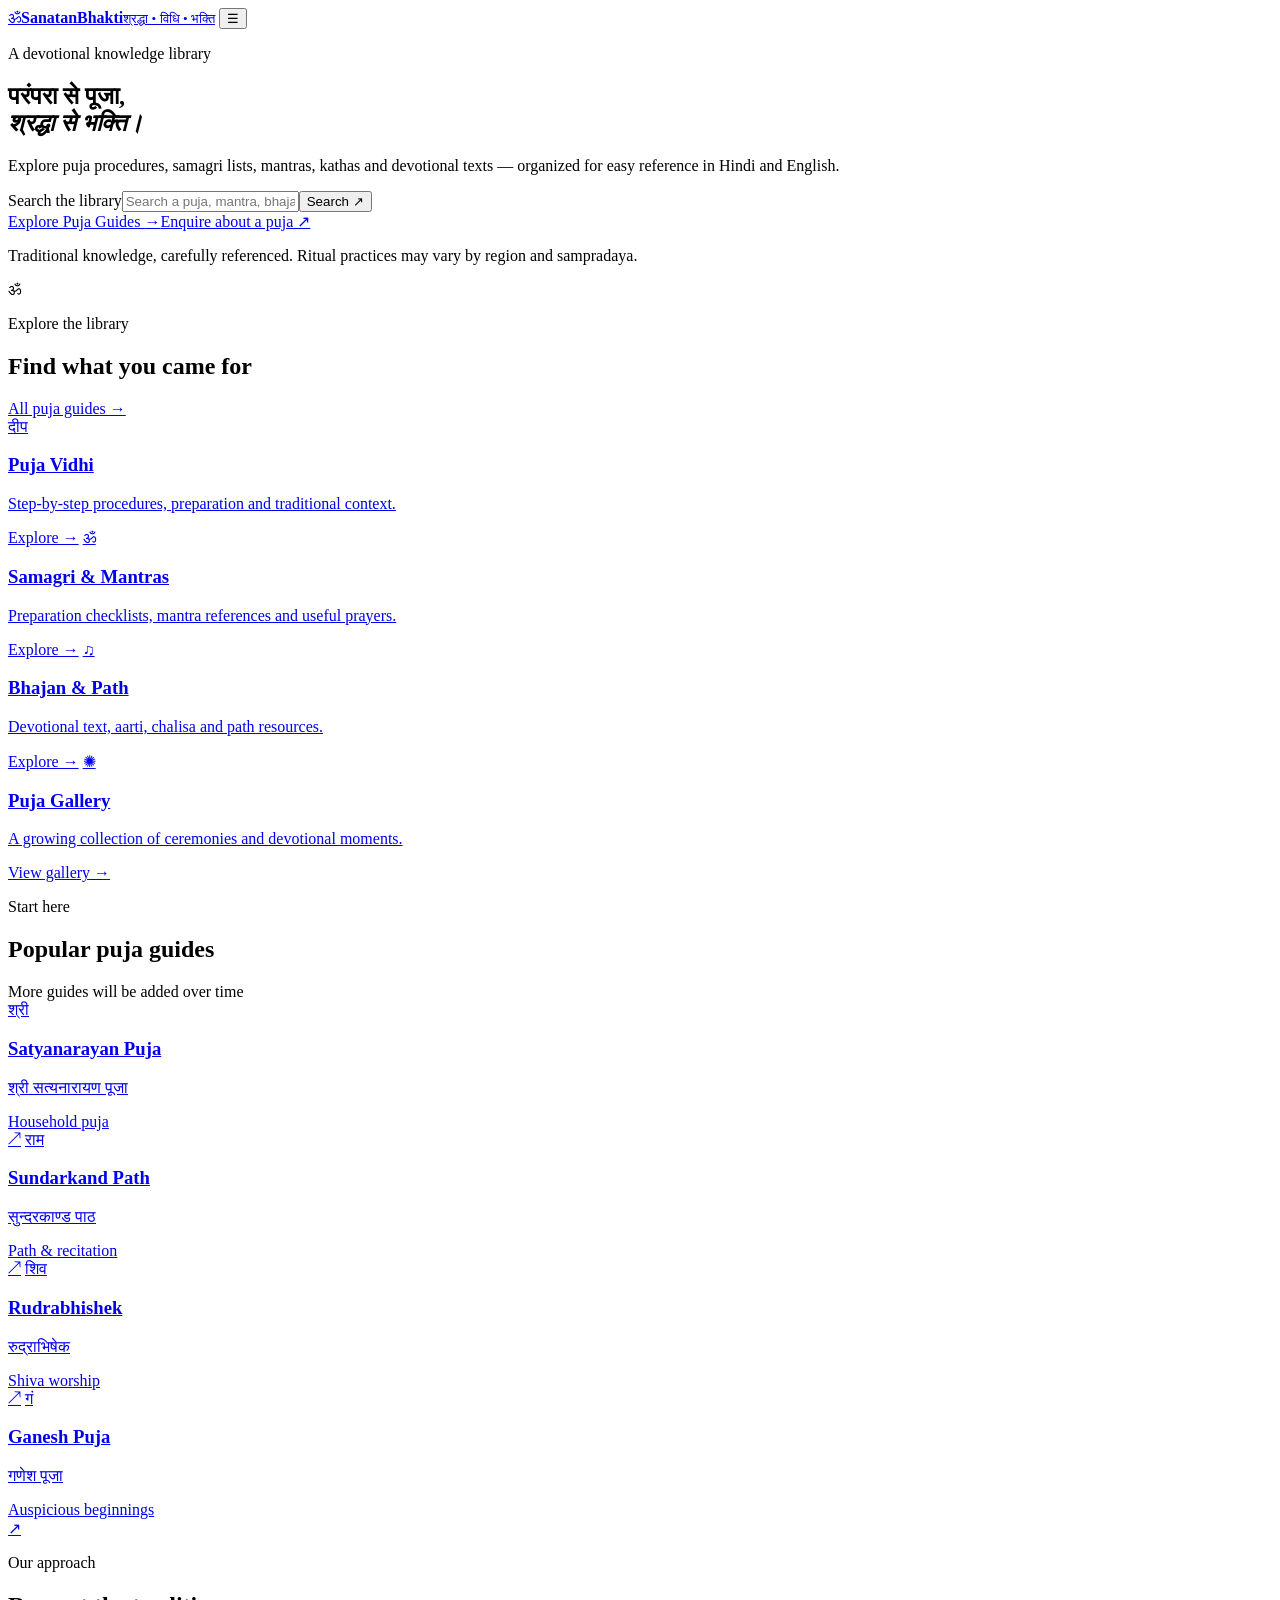
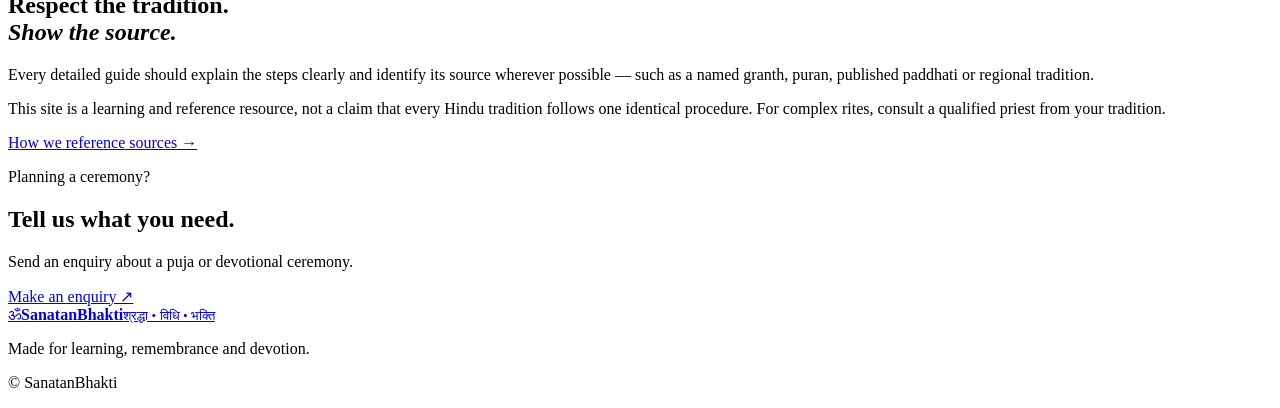
==== index.html @ f7d2e4a6 "Added index file" ====
<!doctype html>
<html lang="en">
<head>
  <meta charset="utf-8"><meta name="viewport" content="width=device-width, initial-scale=1">
  <meta name="description" content="SanatanBhakti — a bilingual reference for puja vidhi, samagri, mantras, kathas, bhajans and devotional ceremonies.">
  <title>SanatanBhakti | श्रद्धा • विधि • भक्ति</title>
  <link rel="stylesheet" href="assets/css/style.css">
</head>
<body data-depth="0">
  <header class="site-header"><div class="container header-inner">
    <a class="brand" href="index.html"><span class="brand-mark">ॐ</span><span><strong>SanatanBhakti</strong><small>श्रद्धा • विधि • भक्ति</small></span></a>
    <button class="menu-toggle" aria-label="Open navigation" aria-expanded="false">☰</button>
    <nav class="site-nav" aria-label="Main navigation"></nav>
  </div></header>
  <main>
    <section class="hero"><div class="hero-glow"></div><div class="container hero-content">
      <p class="eyebrow">A devotional knowledge library</p>
      <h1>परंपरा से पूजा,<br><em>श्रद्धा से भक्ति।</em></h1>
      <p class="hero-copy">Explore puja procedures, samagri lists, mantras, kathas and devotional texts — organized for easy reference in Hindi and English.</p>
      <form class="search-form" data-search-form><label class="sr-only" for="site-search">Search the library</label><input id="site-search" name="q" placeholder="Search a puja, mantra, bhajan…" autocomplete="off"><button type="submit">Search ↗</button></form>
      <div class="hero-actions"><a class="button button-primary" href="puja/index.html">Explore Puja Guides <span>→</span></a><a class="text-link" href="enquiry/index.html">Enquire about a puja ↗</a></div>
      <p class="hero-note">Traditional knowledge, carefully referenced. Ritual practices may vary by region and sampradaya.</p>
    </div><div class="hero-ornament" aria-hidden="true">ॐ</div></section>
    <section class="section container"><div class="section-heading"><div><p class="eyebrow">Explore the library</p><h2>Find what you came for</h2></div><a class="text-link" href="puja/index.html">All puja guides →</a></div>
      <div class="feature-grid">
        <a class="feature-card" href="puja/index.html"><span class="card-icon">दीप</span><h3>Puja Vidhi</h3><p>Step-by-step procedures, preparation and traditional context.</p><span class="card-arrow">Explore →</span></a>
        <a class="feature-card" href="library/index.html"><span class="card-icon">ॐ</span><h3>Samagri & Mantras</h3><p>Preparation checklists, mantra references and useful prayers.</p><span class="card-arrow">Explore →</span></a>
        <a class="feature-card" href="bhajan/index.html"><span class="card-icon">♫</span><h3>Bhajan & Path</h3><p>Devotional text, aarti, chalisa and path resources.</p><span class="card-arrow">Explore →</span></a>
        <a class="feature-card" href="gallery/index.html"><span class="card-icon">✺</span><h3>Puja Gallery</h3><p>A growing collection of ceremonies and devotional moments.</p><span class="card-arrow">View gallery →</span></a>
      </div>
    </section>
    <section class="section section-tint"><div class="container"><div class="section-heading"><div><p class="eyebrow">Start here</p><h2>Popular puja guides</h2></div><span class="muted">More guides will be added over time</span></div>
      <div class="puja-grid">
        <a class="puja-card" href="puja/satyanarayan-puja.html"><span class="puja-symbol">श्री</span><div><h3>Satyanarayan Puja</h3><p>श्री सत्यनारायण पूजा</p><span class="tag">Household puja</span></div><span class="card-arrow">↗</span></a>
        <a class="puja-card" href="puja/index.html#sundarkand"><span class="puja-symbol">राम</span><div><h3>Sundarkand Path</h3><p>सुन्दरकाण्ड पाठ</p><span class="tag">Path & recitation</span></div><span class="card-arrow">↗</span></a>
        <a class="puja-card" href="puja/index.html#rudrabhishek"><span class="puja-symbol">शिव</span><div><h3>Rudrabhishek</h3><p>रुद्राभिषेक</p><span class="tag">Shiva worship</span></div><span class="card-arrow">↗</span></a>
        <a class="puja-card" href="puja/index.html#ganesh"><span class="puja-symbol">गं</span><div><h3>Ganesh Puja</h3><p>गणेश पूजा</p><span class="tag">Auspicious beginnings</span></div><span class="card-arrow">↗</span></a>
      </div>
    </div></section>
    <section class="section container split-section"><div><p class="eyebrow">Our approach</p><h2>Respect the tradition.<br><em>Show the source.</em></h2></div><div><p>Every detailed guide should explain the steps clearly and identify its source wherever possible — such as a named granth, puran, published paddhati or regional tradition.</p><p class="muted">This site is a learning and reference resource, not a claim that every Hindu tradition follows one identical procedure. For complex rites, consult a qualified priest from your tradition.</p><a class="text-link" href="sources/references.html">How we reference sources →</a></div></section>
    <section class="cta-band"><div class="container cta-inner"><div><p class="eyebrow">Planning a ceremony?</p><h2>Tell us what you need.</h2><p>Send an enquiry about a puja or devotional ceremony.</p></div><a class="button button-light" href="enquiry/index.html">Make an enquiry ↗</a></div></section>
  </main>
  <footer class="site-footer"><div class="container footer-inner"><a class="brand footer-brand" href="index.html"><span class="brand-mark">ॐ</span><span><strong>SanatanBhakti</strong><small>श्रद्धा • विधि • भक्ति</small></span></a><p>Made for learning, remembrance and devotion.</p><p>© <span data-year></span> SanatanBhakti</p></div></footer>
  <script src="assets/js/main.js"></script>
</body></html>
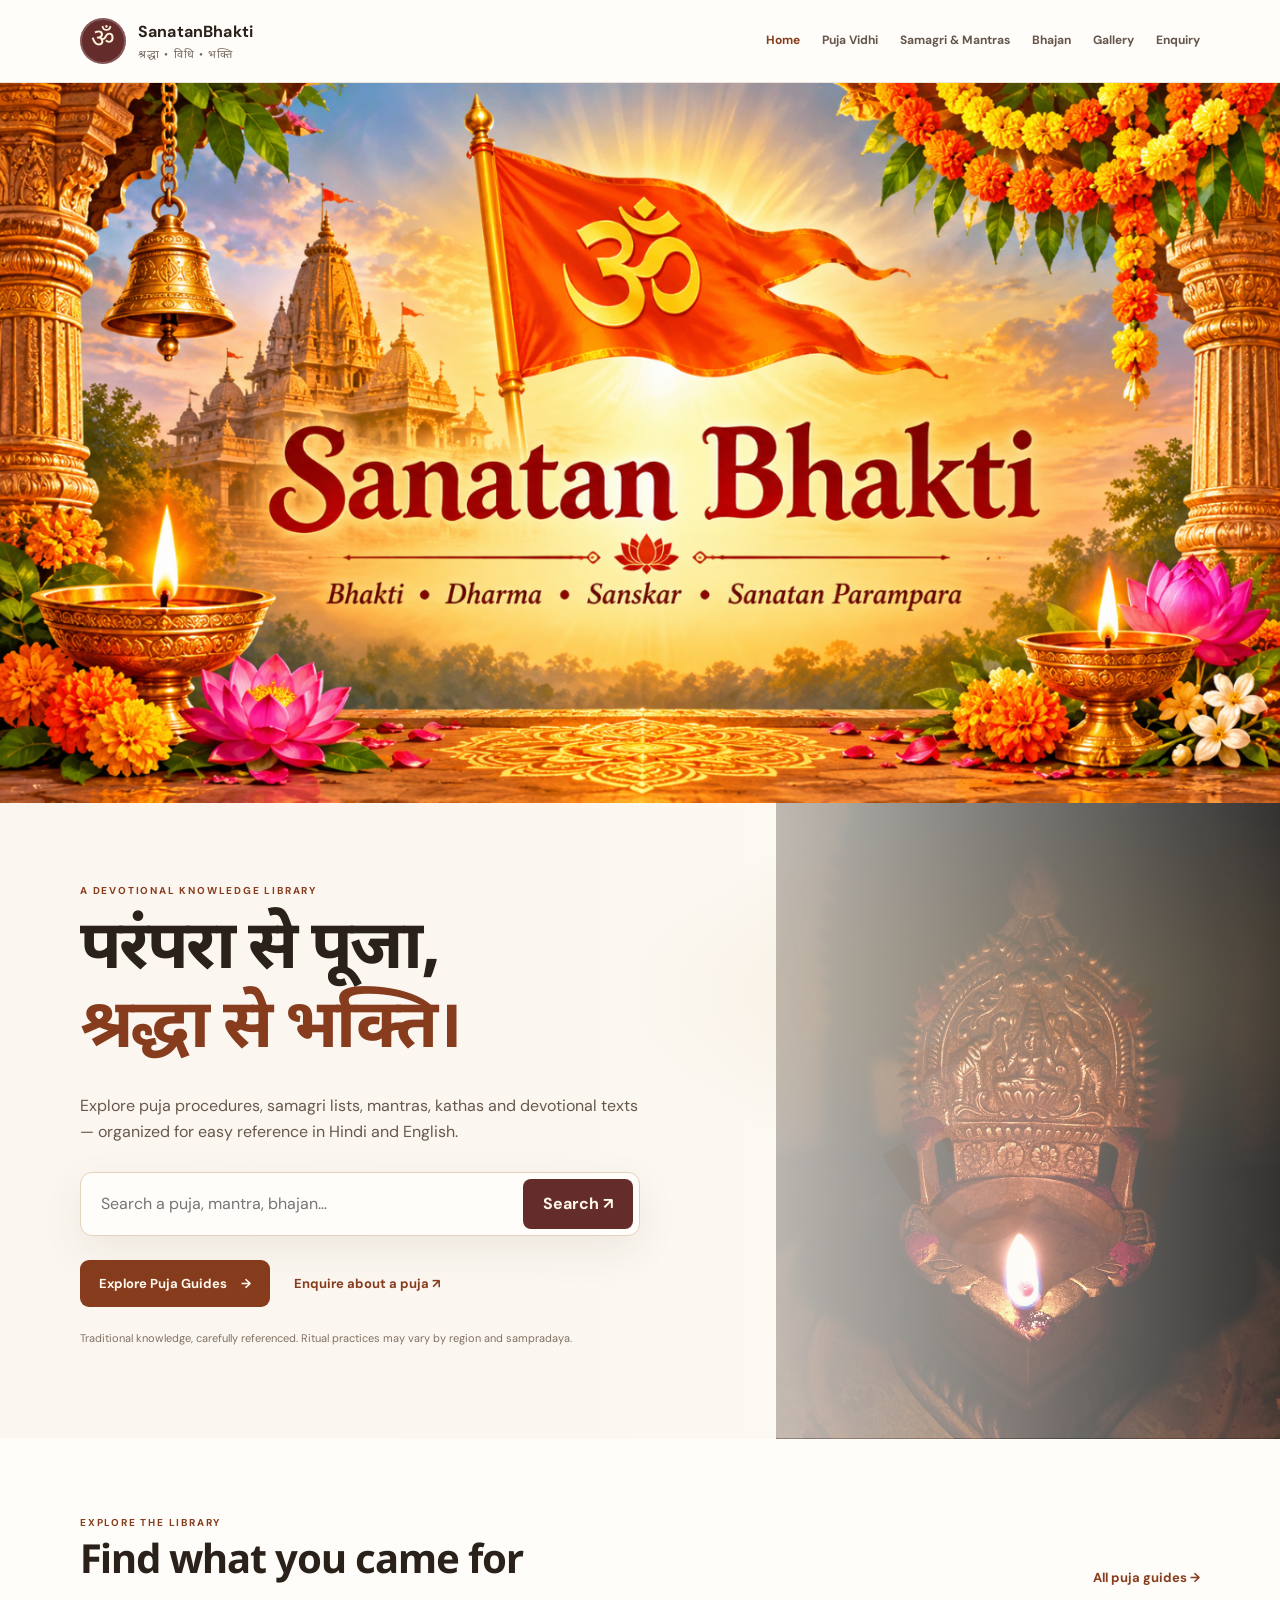
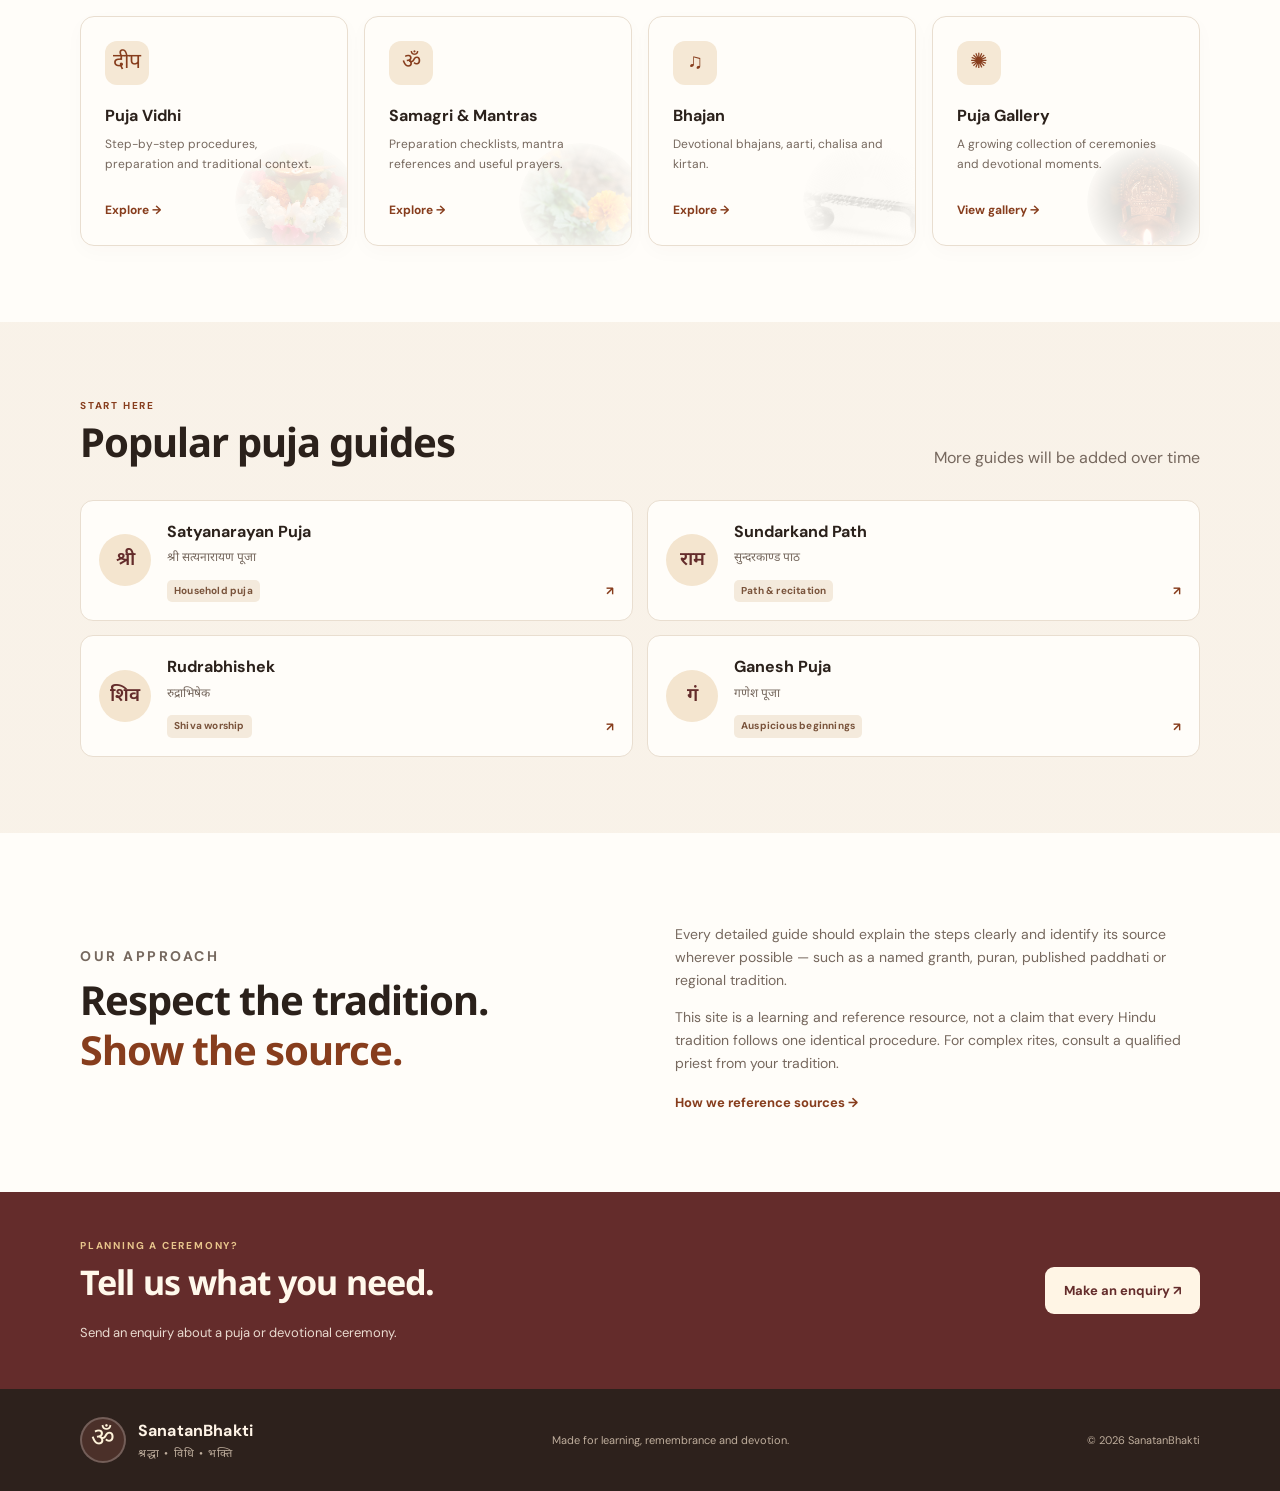
==== commit ac73a53e: "Modified satyanarayan puja html and related resources" ====
--- a/index.html
+++ b/index.html
@@ -6,13 +6,16 @@
   <title>SanatanBhakti | श्रद्धा • विधि • भक्ति</title>
   <link rel="stylesheet" href="assets/css/style.css">
 </head>
-<body data-depth="0">
+<body class="page-home" data-depth="0">
   <header class="site-header"><div class="container header-inner">
     <a class="brand" href="index.html"><span class="brand-mark">ॐ</span><span><strong>SanatanBhakti</strong><small>श्रद्धा • विधि • भक्ति</small></span></a>
     <button class="menu-toggle" aria-label="Open navigation" aria-expanded="false">☰</button>
     <nav class="site-nav" aria-label="Main navigation"></nav>
   </div></header>
   <main>
+    <section class="home-banner" aria-label="SanatanBhakti devotional banner">
+      <img src="assets/images/sanatanbhakti-banner.png" alt="SanatanBhakti banner with an Om flag, temple, marigold flowers and lit diyas" fetchpriority="high">
+    </section>
     <section class="hero"><div class="hero-glow"></div><div class="container hero-content">
       <p class="eyebrow">A devotional knowledge library</p>
       <h1>परंपरा से पूजा,<br><em>श्रद्धा से भक्ति।</em></h1>
@@ -25,7 +28,7 @@
       <div class="feature-grid">
         <a class="feature-card" href="puja/index.html"><span class="card-icon">दीप</span><h3>Puja Vidhi</h3><p>Step-by-step procedures, preparation and traditional context.</p><span class="card-arrow">Explore →</span></a>
         <a class="feature-card" href="library/index.html"><span class="card-icon">ॐ</span><h3>Samagri & Mantras</h3><p>Preparation checklists, mantra references and useful prayers.</p><span class="card-arrow">Explore →</span></a>
-        <a class="feature-card" href="bhajan/index.html"><span class="card-icon">♫</span><h3>Bhajan & Path</h3><p>Devotional text, aarti, chalisa and path resources.</p><span class="card-arrow">Explore →</span></a>
+        <a class="feature-card" href="bhajan/index.html"><span class="card-icon">♫</span><h3>Bhajan</h3><p>Devotional bhajans, aarti, chalisa and kirtan.</p><span class="card-arrow">Explore →</span></a>
         <a class="feature-card" href="gallery/index.html"><span class="card-icon">✺</span><h3>Puja Gallery</h3><p>A growing collection of ceremonies and devotional moments.</p><span class="card-arrow">View gallery →</span></a>
       </div>
     </section>
--- a/assets/css/style.css
+++ b/assets/css/style.css
@@ -0,0 +1,48 @@
+@import url('https://fonts.googleapis.com/css2?family=DM+Sans:wght@400;500;600;700&family=Noto+Sans+Devanagari:wght@400;500;600;700&display=swap');
+@import url("./imagery.css");
+:root{--ink:#2b211b;--muted:#76685e;--cream:#fbf7f0;--paper:#fffdf9;--line:#e9ded0;--saffron:#b65e2b;--saffron-dark:#873d1d;--maroon:#642c2b;--gold:#c69b51;--green:#5b6a4d;--shadow:0 14px 40px rgba(65,39,21,.08)}
+*{box-sizing:border-box}html{scroll-behavior:smooth}body{margin:0;background:var(--paper);color:var(--ink);font-family:"DM Sans","Noto Sans Devanagari",sans-serif;line-height:1.65}a{color:inherit;text-decoration:none}button,input,select,textarea{font:inherit}button,a,input,select,textarea{outline-color:var(--gold)}.container{width:min(1120px,calc(100% - 40px));margin-inline:auto}.sr-only{position:absolute;width:1px;height:1px;padding:0;margin:-1px;overflow:hidden;clip:rect(0,0,0,0);white-space:nowrap;border:0}
+.site-header{position:sticky;top:0;z-index:10;background:rgba(255,253,249,.96);backdrop-filter:blur(12px);border-bottom:1px solid rgba(233,222,208,.8)}.header-inner{min-height:82px;display:flex;align-items:center;justify-content:space-between;gap:24px}.brand{display:inline-flex;align-items:center;gap:12px;flex-shrink:0}.brand-mark{width:46px;height:46px;display:grid;place-items:center;border-radius:50%;background:var(--maroon);color:#fff3d9;font-size:26px;font-family:"Noto Sans Devanagari",serif;box-shadow:inset 0 0 0 2px rgba(255,255,255,.22)}.brand strong,.brand small{display:block}.brand strong{font-size:16px;letter-spacing:.01em}.brand small{font-size:11px;color:var(--muted);letter-spacing:.1em}.site-nav{display:flex;align-items:center;gap:22px}.site-nav a{font-size:12px;font-weight:700;color:#65554b;white-space:nowrap}.site-nav a:hover,.site-nav a[aria-current=page]{color:var(--saffron-dark)}.menu-toggle{display:none;border:1px solid var(--line);background:var(--paper);border-radius:9px;padding:8px 11px;color:var(--ink);font-size:20px}
+.hero{position:relative;overflow:hidden;background:radial-gradient(ellipse at 85% 30%,rgba(198,155,81,.2),transparent 30%),linear-gradient(120deg,#f8eee0,#fffaf3 58%,#f1dfc6);min-height:520px;display:flex;align-items:center}.hero-content{position:relative;z-index:1;padding-block:80px}.eyebrow{text-transform:uppercase;letter-spacing:.18em;font-size:10px;font-weight:700;color:var(--saffron-dark);margin:0 0 12px}.hero h1,.page-hero h1{font-family:"Noto Sans Devanagari",Georgia,serif;font-size:clamp(38px,5.5vw,68px);line-height:1.17;letter-spacing:-.04em;margin:0 0 22px;max-width:740px}.hero h1 em,.page-hero h1 em,.split-section h2 em{font-style:normal;color:var(--saffron-dark)}.hero-copy{max-width:570px;color:#68584c;font-size:16px;margin:0 0 26px}.hero-ornament{position:absolute;right:8%;top:50%;transform:translateY(-50%);font-family:serif;font-size:clamp(180px,30vw,360px);color:rgba(134,67,33,.055);line-height:1;pointer-events:none}.search-form{display:flex;max-width:560px;padding:6px;background:#fffdf9;border:1px solid #e3d2bc;border-radius:12px;box-shadow:var(--shadow);gap:8px;position:relative;z-index:2}.search-form input{min-width:0;flex:1;border:0;background:transparent;padding:12px 14px;color:var(--ink)}.search-form button{border:0;border-radius:8px;background:var(--maroon);color:#fff8eb;padding:0 20px;font-weight:700;cursor:pointer}.search-form.compact{margin-top:24px;max-width:510px}.hero-actions{display:flex;align-items:center;gap:24px;flex-wrap:wrap;margin-top:24px}.button{display:inline-flex;align-items:center;justify-content:center;gap:14px;border:1px solid transparent;border-radius:9px;padding:12px 18px;font-weight:700;font-size:13px;cursor:pointer;transition:transform .2s,background .2s}.button:hover{transform:translateY(-1px)}.button-primary{background:var(--saffron-dark);color:#fff9ef}.button-outline{border-color:var(--line);background:transparent;color:var(--ink)}.button-light{background:#fff5e5;color:var(--maroon)}.text-link{font-size:13px;font-weight:700;color:var(--saffron-dark)}.hero-note{font-size:11px;color:#827063;margin-top:22px;max-width:600px}
+.section{padding-block:76px}.section-tint{background:#f8f1e7}.section-heading{display:flex;justify-content:space-between;align-items:end;gap:20px;margin-bottom:28px}.section-heading h2,.split-section h2,.cta-inner h2{font-family:"Noto Sans Devanagari",Georgia,serif;font-size:clamp(28px,3.4vw,40px);line-height:1.25;margin:0;letter-spacing:-.025em}.section-heading .eyebrow{margin-bottom:7px}.muted{color:var(--muted)}.small{font-size:12px}.feature-grid{display:grid;grid-template-columns:repeat(4,minmax(0,1fr));gap:16px}.feature-card{display:flex;flex-direction:column;align-items:flex-start;min-height:230px;padding:24px;border:1px solid var(--line);border-radius:14px;background:#fffdf9;box-shadow:0 6px 20px rgba(65,39,21,.025);transition:transform .2s,box-shadow .2s}.feature-card:hover,.puja-card:hover{transform:translateY(-3px);box-shadow:var(--shadow)}.card-icon{width:44px;height:44px;display:grid;place-items:center;background:#f5e8d5;border-radius:12px;color:var(--saffron-dark);font-size:21px;font-family:"Noto Sans Devanagari",serif}.feature-card h3,.puja-card h3{font-size:16px;margin:18px 0 6px}.feature-card p,.puja-card p{font-size:12px;color:var(--muted);margin:0 0 16px}.card-arrow{font-size:12px;font-weight:700;color:var(--saffron-dark);margin-top:auto}.puja-grid{display:grid;grid-template-columns:repeat(2,minmax(0,1fr));gap:14px}.puja-card{display:flex;align-items:center;gap:16px;min-width:0;border:1px solid var(--line);border-radius:13px;background:var(--paper);padding:18px;transition:transform .2s,box-shadow .2s}.puja-symbol{width:52px;height:52px;flex-shrink:0;display:grid;place-items:center;border-radius:50%;background:#f4e5cf;color:var(--maroon);font:600 19px "Noto Sans Devanagari",serif}.puja-card h3{margin:0 0 3px}.puja-card p{margin:0 0 8px}.puja-card .card-arrow{margin-left:auto}.tag{display:inline-block;background:#f4eadc;color:#79533b;border-radius:5px;padding:3px 7px;font-size:10px;font-weight:700;letter-spacing:.02em}.split-section{display:grid;grid-template-columns:1fr 1fr;gap:70px;align-items:center}.split-section p{color:var(--muted);font-size:14px}.cta-band{background:var(--maroon);color:#fff8eb;padding:46px 0}.cta-inner{display:flex;align-items:center;justify-content:space-between;gap:24px}.cta-inner .eyebrow{color:#e8c58c}.cta-inner h2{font-size:34px}.cta-inner p:not(.eyebrow){color:#eadbd0;margin-bottom:0;font-size:13px}
+.page-hero.bhajan-hero{padding:34px 0}
+.bhajan-grid .card-icon{width:auto;min-width:44px;height:44px;padding:0 12px;white-space:nowrap;font-size:18px}
+.page-hero.bhajan-hero{position:relative;overflow:hidden;padding:30px 0;background:radial-gradient(ellipse at 82% 52%,rgba(255,244,218,.95),transparent 30%),linear-gradient(115deg,#f6e6cf,#fff8eb 56%,#eed8b6)}
+.bhajan-hero-inner{display:grid;grid-template-columns:1.15fr .85fr;align-items:center;min-height:280px}
+.bhajan-hero-copy{position:relative;z-index:1}
+.bhajan-hero-copy .eyebrow{color:#92522f;letter-spacing:.1em;font-family:"Noto Sans Devanagari",sans-serif;font-size:13px}
+.bhajan-hero-copy h1{margin-bottom:12px}
+.bhajan-hero-copy>p:last-child{max-width:480px;margin:0;color:#6d5544;font-size:16px}
+.bhajan-hero-art{position:relative;display:grid;place-items:center;min-height:250px;color:#995f35}
+.bhajan-hero-art svg{position:relative;z-index:1;width:min(100%,270px);height:auto;overflow:visible;filter:drop-shadow(0 10px 12px rgba(87,53,28,.12))}
+.instrument-halo{fill:rgba(255,255,255,.32);stroke:rgba(181,129,69,.25);stroke-width:1.5;stroke-dasharray:3 7}
+.veena-body{fill:#bb7540;stroke:#8d4e2f;stroke-width:3}
+.veena-neck{fill:none;stroke:#8d4e2f;stroke-width:12;stroke-linecap:round}
+.veena-string{fill:none;stroke:#f6dfad;stroke-width:1.5}
+.veena-fret,.veena-detail,.veena-peg{fill:none;stroke:#f2d59d;stroke-width:3;stroke-linecap:round;stroke-linejoin:round}
+.veena-peg{stroke:#8d4e2f;stroke-width:5}
+.bhajan-note{position:absolute;z-index:2;color:#9e6138;font-family:Georgia,serif;font-weight:700}
+.bhajan-note-one{top:12%;left:18%;font-size:38px;transform:rotate(-12deg)}
+.bhajan-note-two{right:13%;bottom:16%;font-size:48px;transform:rotate(12deg)}
+.bhajan-art-caption{position:absolute;bottom:2px;color:#8e674a;font:13px "Noto Sans Devanagari",sans-serif;letter-spacing:.12em}
+.bhajan-grid .bhajan-card{position:relative;isolation:isolate;overflow:hidden;min-height:205px;padding:22px;border-radius:16px;border-color:rgba(131,89,51,.18);box-shadow:0 8px 24px rgba(79,50,27,.055)}
+.bhajan-grid .bhajan-card::after{content:attr(data-watermark);position:absolute;z-index:-1;right:14px;bottom:-20px;color:rgba(106,62,34,.075);font:700 94px "Noto Sans Devanagari",serif;line-height:1;pointer-events:none}
+.bhajan-grid .bhajan-card[data-tone="ram"]{background:linear-gradient(135deg,#fff8eb,#f8ead2)}
+.bhajan-grid .bhajan-card[data-tone="shiv"]{background:linear-gradient(135deg,#f0f3f5,#e1eaf0)}
+.bhajan-grid .bhajan-card[data-tone="devi"]{background:linear-gradient(135deg,#fff1ed,#f8e1d9)}
+.bhajan-grid .bhajan-card[data-tone="ganesh"]{background:linear-gradient(135deg,#fff8e9,#f4e5c4)}
+.bhajan-grid .bhajan-card[data-tone="krishna"]{background:linear-gradient(135deg,#eff6f2,#dcece4)}
+.bhajan-grid .bhajan-card[data-tone="hanuman"]{background:linear-gradient(135deg,#fff4e8,#f5dfc6)}
+.bhajan-grid .bhajan-card[data-tone="guru"]{background:linear-gradient(135deg,#f5f0f8,#e8e0ef)}
+.bhajan-grid .bhajan-card[data-tone="kirtan"]{background:linear-gradient(135deg,#f5f3e8,#e9e9d5)}
+.bhajan-grid .bhajan-card .card-icon{position:relative;z-index:1;height:48px;padding-inline:14px;border:1px solid rgba(151,97,48,.2);border-radius:999px;background:rgba(255,255,255,.64);color:#75472e;font-size:19px;box-shadow:0 4px 12px rgba(86,55,30,.06)}
+.bhajan-grid .bhajan-card p,.bhajan-grid .bhajan-card .tag{position:relative;z-index:1}
+.bhajan-grid .bhajan-card p{max-width:90%;color:#68574a}
+.bhajan-grid .bhajan-card .tag{background:rgba(255,255,255,.62);color:#79533b}
+@media(max-width:760px){.bhajan-hero-inner{grid-template-columns:1fr;min-height:unset}.bhajan-hero-copy{padding:12px 0 0}.bhajan-hero-copy h1{font-size:44px}.bhajan-hero-copy>p:last-child{font-size:14px}.bhajan-hero-art{position:absolute;right:0;bottom:-15px;width:42%;min-height:190px;opacity:.38}.bhajan-hero-art svg{width:190px}.bhajan-note-one{left:0}.bhajan-note-two{right:2%}.bhajan-art-caption{display:none}.bhajan-grid .bhajan-card{min-height:175px}}
+.page-hero{background:linear-gradient(120deg,#f8eee0,#fffaf3 70%,#f3e3ce);padding:62px 0}.page-hero h1{font-size:clamp(34px,4.6vw,52px);margin-bottom:14px}.page-hero h1 em{display:block;font-size:.58em;letter-spacing:0;margin-top:8px}.page-hero .container>p:not(.eyebrow){max-width:720px;color:#6d5c50}.notice{padding:18px 20px;border-left:3px solid var(--gold);background:#f9f1e4;border-radius:0 9px 9px 0;margin-bottom:28px}.notice strong{font-size:13px}.notice p{font-size:13px;color:#6f5c4c;margin:5px 0 0}.meta-row{display:flex;gap:8px;flex-wrap:wrap;margin-top:18px}.article-layout{display:grid;grid-template-columns:minmax(0,1fr) 250px;gap:50px;align-items:start}.article h2{font-size:22px;margin:36px 0 10px;line-height:1.4}.article h2:first-of-type{margin-top:28px}.article h2 small{display:block;color:var(--saffron-dark);font-family:"Noto Sans Devanagari",sans-serif;font-size:14px;font-weight:500}.article p,.article li{font-size:14px;color:#66574d}.article li{margin-bottom:8px}.checklist{padding:0;list-style:none}.checklist li{padding:9px 0;border-bottom:1px solid var(--line)}.checklist input{accent-color:var(--saffron-dark);margin-right:9px}.source-placeholder{border:1px dashed #d4b992;background:#fffbf4;border-radius:10px;padding:16px}.source-placeholder p{margin:0}.article-aside{position:sticky;top:105px;display:grid;gap:14px}.aside-card{border:1px solid var(--line);border-radius:12px;padding:18px;background:#fffdf9}.aside-card a{display:block;font-size:12px;color:#6b5749;padding:7px 0}.aside-card h3{margin:4px 0 8px}.aside-card p{font-size:13px;color:var(--muted)}.aside-card hr,.contact-card hr{border:0;border-top:1px solid var(--line);margin:15px 0}.full-width{width:100%}.top-gap{margin-top:28px}.empty-state{grid-column:1/-1;padding:30px;text-align:center;color:var(--muted)}.gallery-grid{display:grid;grid-template-columns:repeat(3,minmax(0,1fr));gap:18px}.gallery-placeholder{min-height:210px;display:flex;flex-direction:column;align-items:flex-start;justify-content:end;padding:24px;border-radius:14px;border:1px solid #e4d3bc;background:radial-gradient(circle at 80% 20%,#f0d8ad,transparent 34%),linear-gradient(140deg,#f7ead7,#fffaf2)}.gallery-placeholder span{font:36px "Noto Sans Devanagari",serif;color:var(--saffron-dark);margin-bottom:auto}.gallery-placeholder h3{margin:22px 0 3px;font-size:16px}.gallery-placeholder p{margin:0;color:var(--muted);font-size:12px}.form-layout{display:grid;grid-template-columns:minmax(0,1.4fr) minmax(250px,.8fr);gap:55px;align-items:start}.form-layout h2{font-size:25px;margin-top:0}.enquiry-form{display:grid;gap:16px}.enquiry-form label{display:grid;gap:7px;font-size:12px;font-weight:700;color:#59483d}.enquiry-form input,.enquiry-form select,.enquiry-form textarea{width:100%;border:1px solid #dfd2c3;border-radius:8px;padding:12px 13px;background:#fffdf9;color:var(--ink);font-weight:400}.enquiry-form textarea{resize:vertical}.enquiry-form .button{justify-self:start}.form-status{font-size:12px;color:var(--green)}.contact-card{position:sticky;top:105px}.site-footer{background:#2d211c;color:#e8d9c8;padding:28px 0}.footer-inner{display:flex;align-items:center;justify-content:space-between;gap:18px;flex-wrap:wrap}.footer-brand .brand-mark{background:#4b3029}.footer-brand strong{color:#fff4e7}.footer-brand small,.footer-inner p{color:#bfae9d;font-size:11px}.not-found{min-height:80vh;display:flex;flex-direction:column;align-items:flex-start;justify-content:center}.not-found h1{font-family:Georgia,serif;font-size:42px;margin:0}.not-found .brand-mark{margin-bottom:20px}
+[hidden]{display:none!important}
+@media(max-width:980px){.site-nav{gap:13px}.site-nav a{font-size:11px}.feature-grid{grid-template-columns:repeat(2,minmax(0,1fr))}.header-inner{gap:14px}.brand strong{font-size:14px}}
+@media(max-width:760px){.container{width:min(100% - 30px,620px)}.header-inner{min-height:72px}.menu-toggle{display:block}.site-nav{display:none;position:absolute;top:71px;left:0;right:0;padding:14px 20px 20px;background:var(--paper);border-bottom:1px solid var(--line);box-shadow:var(--shadow);flex-direction:column;align-items:stretch;gap:0}.site-nav.is-open{display:flex}.site-nav a{font-size:13px;padding:11px 4px;border-bottom:1px solid #f0e7dc}.site-nav a:last-child{border-bottom:0}.hero{min-height:unset}.hero-content{padding-block:62px}.hero-ornament{right:-4%;top:28%;font-size:210px}.hero-copy{font-size:14px}.search-form{gap:3px}.search-form input{padding:10px}.search-form button{padding:0 13px}.section{padding-block:54px}.section-heading{align-items:flex-start;flex-direction:column;gap:12px}.feature-grid{gap:12px}.feature-card{padding:18px;min-height:210px}.puja-grid{grid-template-columns:1fr}.split-section{grid-template-columns:1fr;gap:18px}.cta-inner{align-items:flex-start;flex-direction:column}.page-hero{padding:45px 0}.article-layout,.form-layout{grid-template-columns:1fr;gap:25px}.article-aside,.contact-card{position:static}.gallery-grid{grid-template-columns:repeat(2,minmax(0,1fr));gap:12px}.gallery-placeholder{min-height:175px;padding:16px}.footer-inner{align-items:flex-start;flex-direction:column;gap:12px}}
+@media(max-width:420px){.brand-mark{width:40px;height:40px;font-size:22px}.brand{gap:8px}.brand strong{font-size:13px}.brand small{font-size:9px}.feature-grid{grid-template-columns:1fr}.feature-card{min-height:unset}.gallery-grid{grid-template-columns:1fr}.hero h1{font-size:37px}.hero-actions{align-items:flex-start;flex-direction:column;gap:14px}.puja-card{padding:14px;gap:12px}.puja-symbol{width:44px;height:44px}.section-heading h2,.split-section h2{font-size:30px}}
+@media print{.site-header,.site-footer,.article-aside,.page-hero,.button,.cta-band{display:none!important}body{background:#fff;color:#000;font-size:11pt}.container{width:100%;max-width:none}.section{padding:0}.article-layout{display:block}.article p,.article li{color:#222}.notice{border:1px solid #bbb;background:#fff}.checklist input{appearance:auto}}
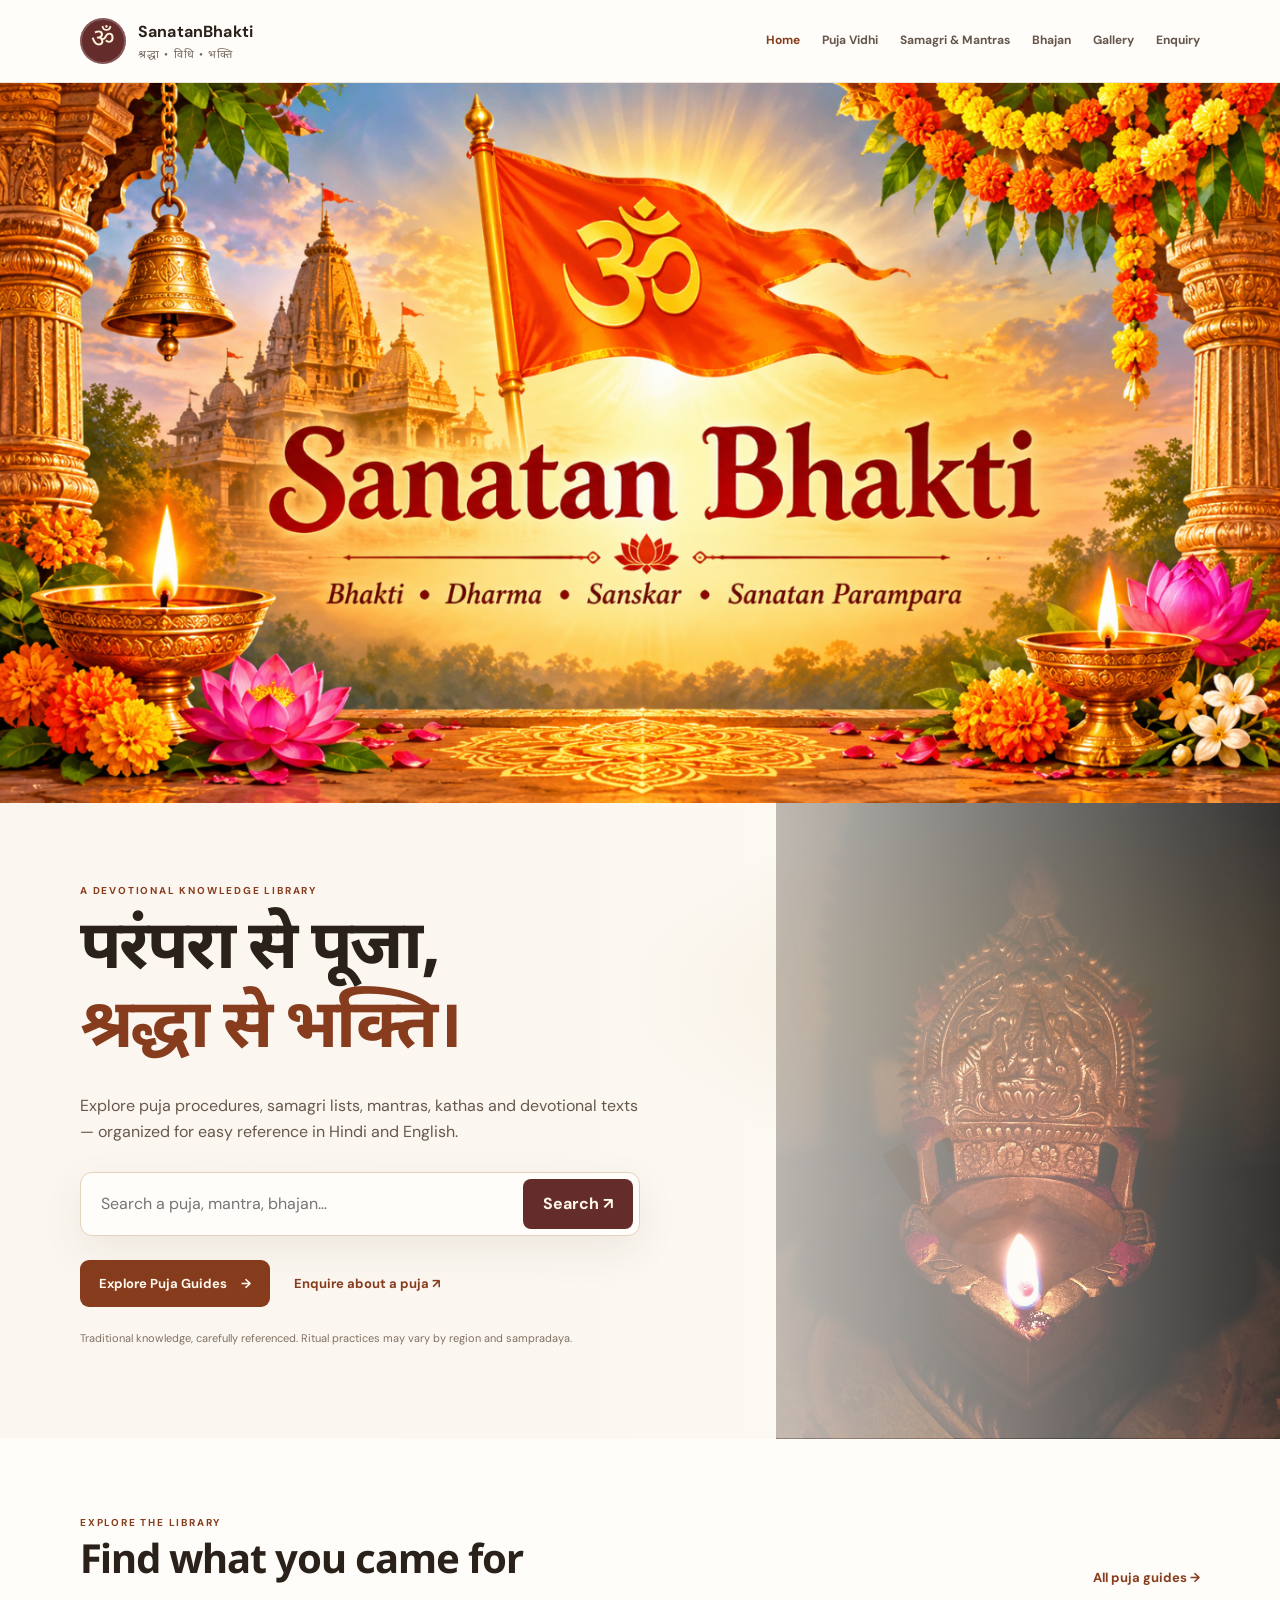
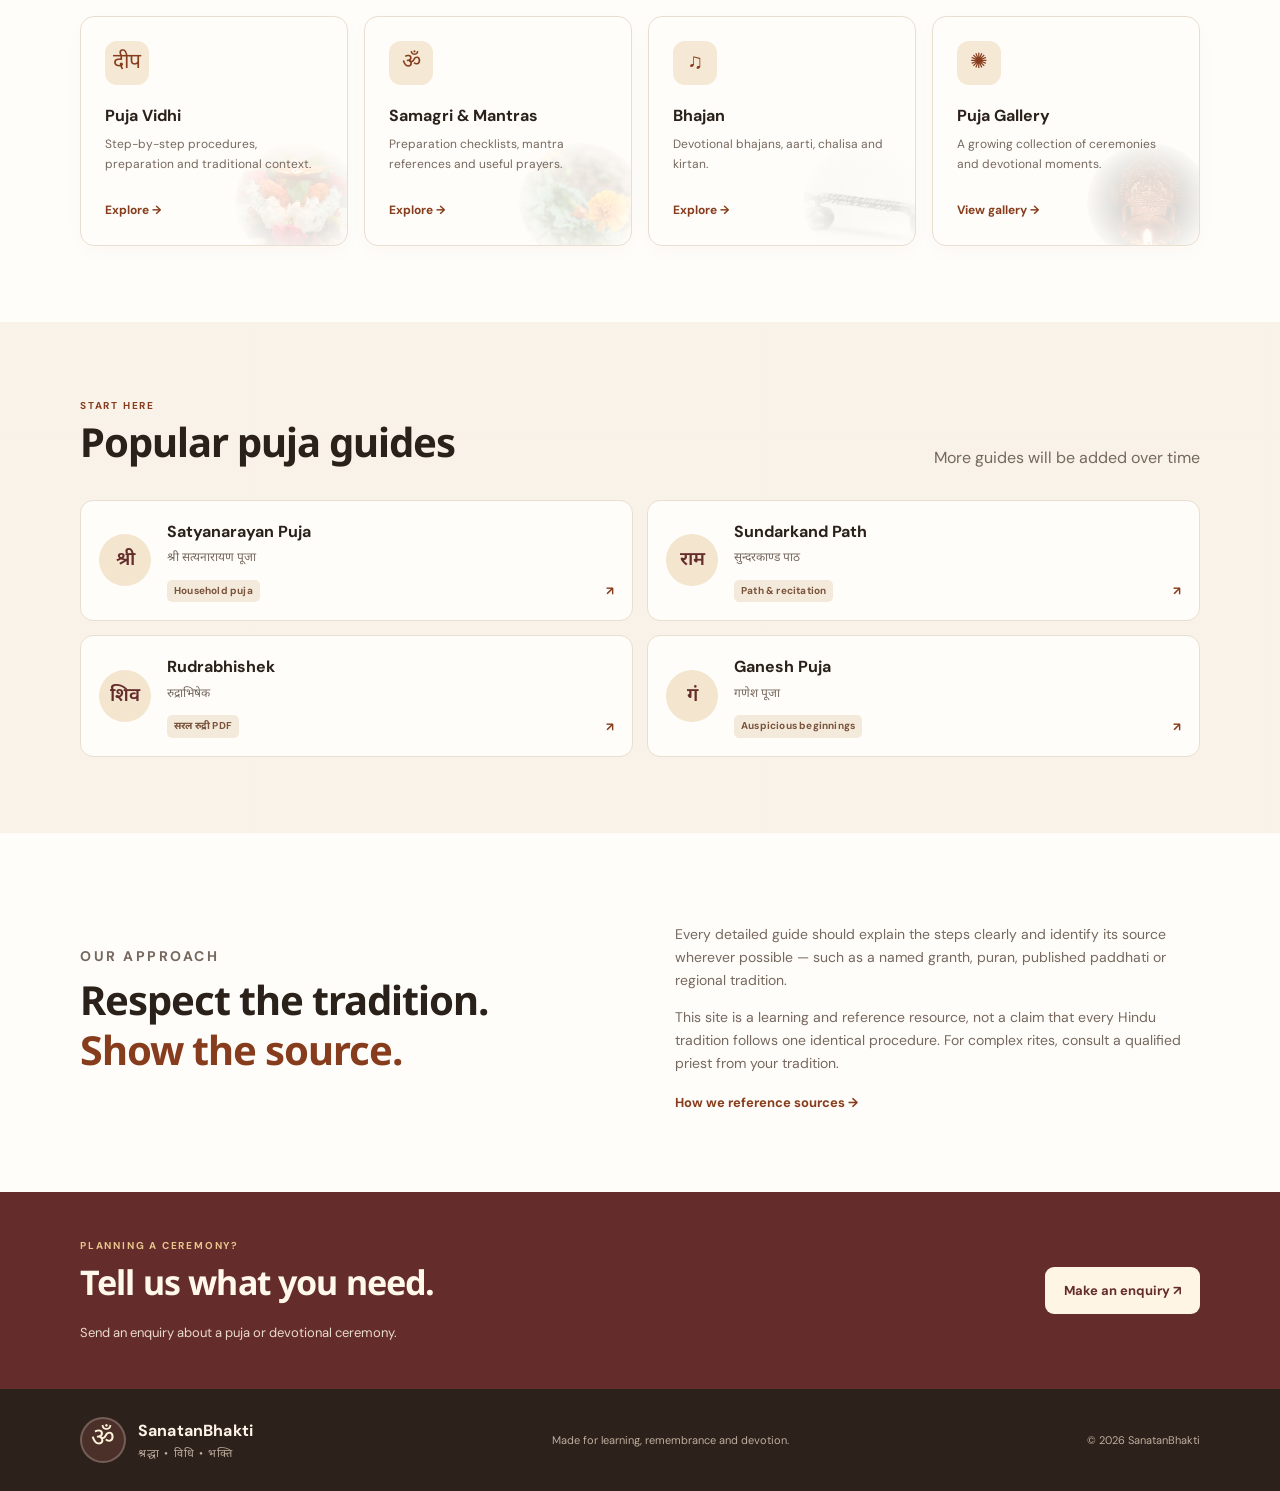
==== commit 5b40ac19: "Added Saral Rudri Path" ====
--- a/index.html
+++ b/index.html
@@ -36,7 +36,7 @@
       <div class="puja-grid">
         <a class="puja-card" href="puja/satyanarayan-puja.html"><span class="puja-symbol">श्री</span><div><h3>Satyanarayan Puja</h3><p>श्री सत्यनारायण पूजा</p><span class="tag">Household puja</span></div><span class="card-arrow">↗</span></a>
         <a class="puja-card" href="puja/index.html#sundarkand"><span class="puja-symbol">राम</span><div><h3>Sundarkand Path</h3><p>सुन्दरकाण्ड पाठ</p><span class="tag">Path & recitation</span></div><span class="card-arrow">↗</span></a>
-        <a class="puja-card" href="puja/index.html#rudrabhishek"><span class="puja-symbol">शिव</span><div><h3>Rudrabhishek</h3><p>रुद्राभिषेक</p><span class="tag">Shiva worship</span></div><span class="card-arrow">↗</span></a>
+        <a class="puja-card" href="puja/rudrabhishek-puha.html"><span class="puja-symbol">शिव</span><div><h3>Rudrabhishek</h3><p>रुद्राभिषेक</p><span class="tag">सरल रुद्री PDF</span></div><span class="card-arrow">↗</span></a>
         <a class="puja-card" href="puja/index.html#ganesh"><span class="puja-symbol">गं</span><div><h3>Ganesh Puja</h3><p>गणेश पूजा</p><span class="tag">Auspicious beginnings</span></div><span class="card-arrow">↗</span></a>
       </div>
     </div></section>
--- a/assets/css/style.css
+++ b/assets/css/style.css
@@ -41,8 +41,9 @@
 .bhajan-grid .bhajan-card .tag{background:rgba(255,255,255,.62);color:#79533b}
 @media(max-width:760px){.bhajan-hero-inner{grid-template-columns:1fr;min-height:unset}.bhajan-hero-copy{padding:12px 0 0}.bhajan-hero-copy h1{font-size:44px}.bhajan-hero-copy>p:last-child{font-size:14px}.bhajan-hero-art{position:absolute;right:0;bottom:-15px;width:42%;min-height:190px;opacity:.38}.bhajan-hero-art svg{width:190px}.bhajan-note-one{left:0}.bhajan-note-two{right:2%}.bhajan-art-caption{display:none}.bhajan-grid .bhajan-card{min-height:175px}}
 .page-hero{background:linear-gradient(120deg,#f8eee0,#fffaf3 70%,#f3e3ce);padding:62px 0}.page-hero h1{font-size:clamp(34px,4.6vw,52px);margin-bottom:14px}.page-hero h1 em{display:block;font-size:.58em;letter-spacing:0;margin-top:8px}.page-hero .container>p:not(.eyebrow){max-width:720px;color:#6d5c50}.notice{padding:18px 20px;border-left:3px solid var(--gold);background:#f9f1e4;border-radius:0 9px 9px 0;margin-bottom:28px}.notice strong{font-size:13px}.notice p{font-size:13px;color:#6f5c4c;margin:5px 0 0}.meta-row{display:flex;gap:8px;flex-wrap:wrap;margin-top:18px}.article-layout{display:grid;grid-template-columns:minmax(0,1fr) 250px;gap:50px;align-items:start}.article h2{font-size:22px;margin:36px 0 10px;line-height:1.4}.article h2:first-of-type{margin-top:28px}.article h2 small{display:block;color:var(--saffron-dark);font-family:"Noto Sans Devanagari",sans-serif;font-size:14px;font-weight:500}.article p,.article li{font-size:14px;color:#66574d}.article li{margin-bottom:8px}.checklist{padding:0;list-style:none}.checklist li{padding:9px 0;border-bottom:1px solid var(--line)}.checklist input{accent-color:var(--saffron-dark);margin-right:9px}.source-placeholder{border:1px dashed #d4b992;background:#fffbf4;border-radius:10px;padding:16px}.source-placeholder p{margin:0}.article-aside{position:sticky;top:105px;display:grid;gap:14px}.aside-card{border:1px solid var(--line);border-radius:12px;padding:18px;background:#fffdf9}.aside-card a{display:block;font-size:12px;color:#6b5749;padding:7px 0}.aside-card h3{margin:4px 0 8px}.aside-card p{font-size:13px;color:var(--muted)}.aside-card hr,.contact-card hr{border:0;border-top:1px solid var(--line);margin:15px 0}.full-width{width:100%}.top-gap{margin-top:28px}.empty-state{grid-column:1/-1;padding:30px;text-align:center;color:var(--muted)}.gallery-grid{display:grid;grid-template-columns:repeat(3,minmax(0,1fr));gap:18px}.gallery-placeholder{min-height:210px;display:flex;flex-direction:column;align-items:flex-start;justify-content:end;padding:24px;border-radius:14px;border:1px solid #e4d3bc;background:radial-gradient(circle at 80% 20%,#f0d8ad,transparent 34%),linear-gradient(140deg,#f7ead7,#fffaf2)}.gallery-placeholder span{font:36px "Noto Sans Devanagari",serif;color:var(--saffron-dark);margin-bottom:auto}.gallery-placeholder h3{margin:22px 0 3px;font-size:16px}.gallery-placeholder p{margin:0;color:var(--muted);font-size:12px}.form-layout{display:grid;grid-template-columns:minmax(0,1.4fr) minmax(250px,.8fr);gap:55px;align-items:start}.form-layout h2{font-size:25px;margin-top:0}.enquiry-form{display:grid;gap:16px}.enquiry-form label{display:grid;gap:7px;font-size:12px;font-weight:700;color:#59483d}.enquiry-form input,.enquiry-form select,.enquiry-form textarea{width:100%;border:1px solid #dfd2c3;border-radius:8px;padding:12px 13px;background:#fffdf9;color:var(--ink);font-weight:400}.enquiry-form textarea{resize:vertical}.enquiry-form .button{justify-self:start}.form-status{font-size:12px;color:var(--green)}.contact-card{position:sticky;top:105px}.site-footer{background:#2d211c;color:#e8d9c8;padding:28px 0}.footer-inner{display:flex;align-items:center;justify-content:space-between;gap:18px;flex-wrap:wrap}.footer-brand .brand-mark{background:#4b3029}.footer-brand strong{color:#fff4e7}.footer-brand small,.footer-inner p{color:#bfae9d;font-size:11px}.not-found{min-height:80vh;display:flex;flex-direction:column;align-items:flex-start;justify-content:center}.not-found h1{font-family:Georgia,serif;font-size:42px;margin:0}.not-found .brand-mark{margin-bottom:20px}
+.pdf-actions{display:flex;gap:10px;flex-wrap:wrap;margin:20px 0 8px}.pdf-actions .button{font-size:12px}.pdf-status{min-height:1.4em;margin:0 0 8px!important;font-size:12px!important;color:var(--saffron-dark)!important}.pdf-viewer{overflow:hidden;border:1px solid var(--line);border-radius:12px;background:#f1ece5;box-shadow:var(--shadow)}.pdf-viewer iframe{display:block;width:100%;height:min(78vh,900px);min-height:650px;border:0;background:#f1ece5}
 [hidden]{display:none!important}
 @media(max-width:980px){.site-nav{gap:13px}.site-nav a{font-size:11px}.feature-grid{grid-template-columns:repeat(2,minmax(0,1fr))}.header-inner{gap:14px}.brand strong{font-size:14px}}
-@media(max-width:760px){.container{width:min(100% - 30px,620px)}.header-inner{min-height:72px}.menu-toggle{display:block}.site-nav{display:none;position:absolute;top:71px;left:0;right:0;padding:14px 20px 20px;background:var(--paper);border-bottom:1px solid var(--line);box-shadow:var(--shadow);flex-direction:column;align-items:stretch;gap:0}.site-nav.is-open{display:flex}.site-nav a{font-size:13px;padding:11px 4px;border-bottom:1px solid #f0e7dc}.site-nav a:last-child{border-bottom:0}.hero{min-height:unset}.hero-content{padding-block:62px}.hero-ornament{right:-4%;top:28%;font-size:210px}.hero-copy{font-size:14px}.search-form{gap:3px}.search-form input{padding:10px}.search-form button{padding:0 13px}.section{padding-block:54px}.section-heading{align-items:flex-start;flex-direction:column;gap:12px}.feature-grid{gap:12px}.feature-card{padding:18px;min-height:210px}.puja-grid{grid-template-columns:1fr}.split-section{grid-template-columns:1fr;gap:18px}.cta-inner{align-items:flex-start;flex-direction:column}.page-hero{padding:45px 0}.article-layout,.form-layout{grid-template-columns:1fr;gap:25px}.article-aside,.contact-card{position:static}.gallery-grid{grid-template-columns:repeat(2,minmax(0,1fr));gap:12px}.gallery-placeholder{min-height:175px;padding:16px}.footer-inner{align-items:flex-start;flex-direction:column;gap:12px}}
+@media(max-width:760px){.container{width:min(100% - 30px,620px)}.header-inner{min-height:72px}.menu-toggle{display:block}.site-nav{display:none;position:absolute;top:71px;left:0;right:0;padding:14px 20px 20px;background:var(--paper);border-bottom:1px solid var(--line);box-shadow:var(--shadow);flex-direction:column;align-items:stretch;gap:0}.site-nav.is-open{display:flex}.site-nav a{font-size:13px;padding:11px 4px;border-bottom:1px solid #f0e7dc}.site-nav a:last-child{border-bottom:0}.hero{min-height:unset}.hero-content{padding-block:62px}.hero-ornament{right:-4%;top:28%;font-size:210px}.hero-copy{font-size:14px}.search-form{gap:3px}.search-form input{padding:10px}.search-form button{padding:0 13px}.section{padding-block:54px}.section-heading{align-items:flex-start;flex-direction:column;gap:12px}.feature-grid{gap:12px}.feature-card{padding:18px;min-height:210px}.puja-grid{grid-template-columns:1fr}.split-section{grid-template-columns:1fr;gap:18px}.cta-inner{align-items:flex-start;flex-direction:column}.page-hero{padding:45px 0}.article-layout,.form-layout{grid-template-columns:1fr;gap:25px}.article-aside,.contact-card{position:static}.pdf-actions{gap:8px}.pdf-actions .button{padding:10px 12px}.pdf-viewer iframe{height:72vh;min-height:520px}.gallery-grid{grid-template-columns:repeat(2,minmax(0,1fr));gap:12px}.gallery-placeholder{min-height:175px;padding:16px}.footer-inner{align-items:flex-start;flex-direction:column;gap:12px}}
 @media(max-width:420px){.brand-mark{width:40px;height:40px;font-size:22px}.brand{gap:8px}.brand strong{font-size:13px}.brand small{font-size:9px}.feature-grid{grid-template-columns:1fr}.feature-card{min-height:unset}.gallery-grid{grid-template-columns:1fr}.hero h1{font-size:37px}.hero-actions{align-items:flex-start;flex-direction:column;gap:14px}.puja-card{padding:14px;gap:12px}.puja-symbol{width:44px;height:44px}.section-heading h2,.split-section h2{font-size:30px}}
 @media print{.site-header,.site-footer,.article-aside,.page-hero,.button,.cta-band{display:none!important}body{background:#fff;color:#000;font-size:11pt}.container{width:100%;max-width:none}.section{padding:0}.article-layout{display:block}.article p,.article li{color:#222}.notice{border:1px solid #bbb;background:#fff}.checklist input{appearance:auto}}
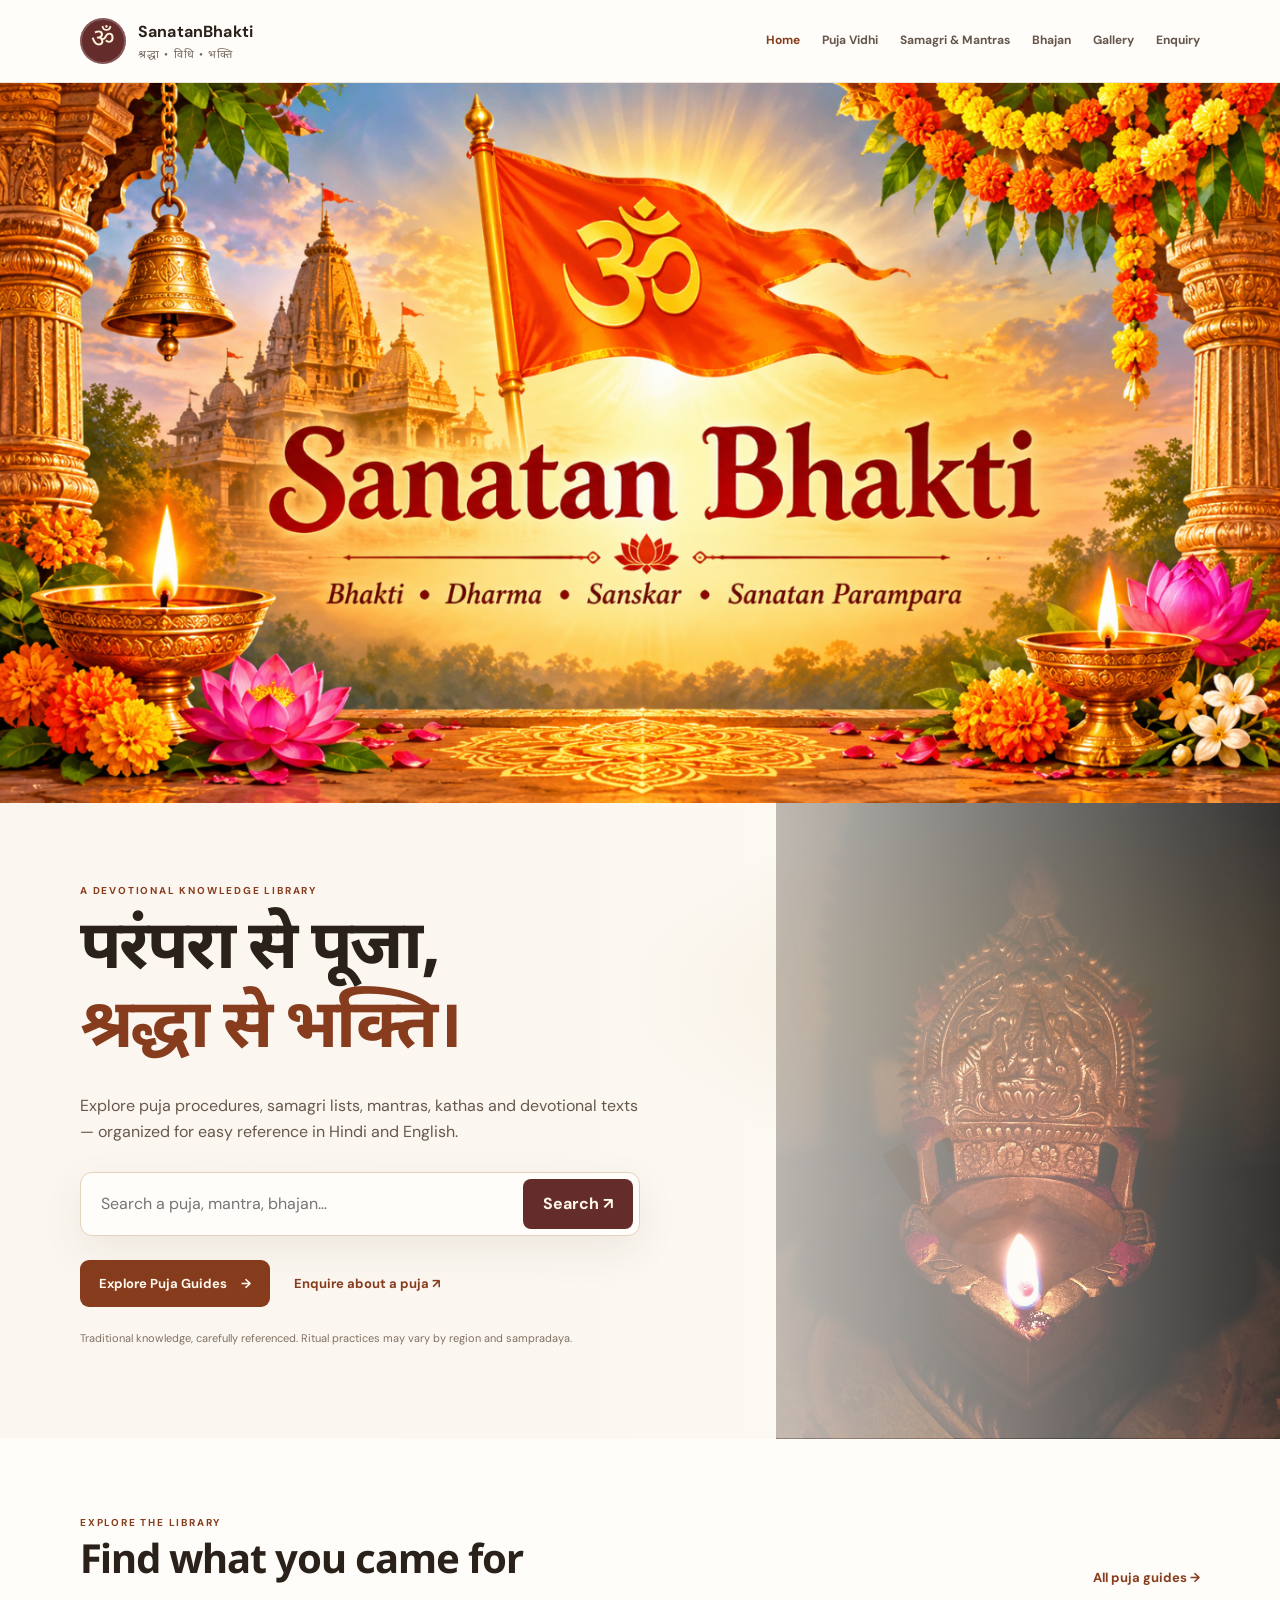
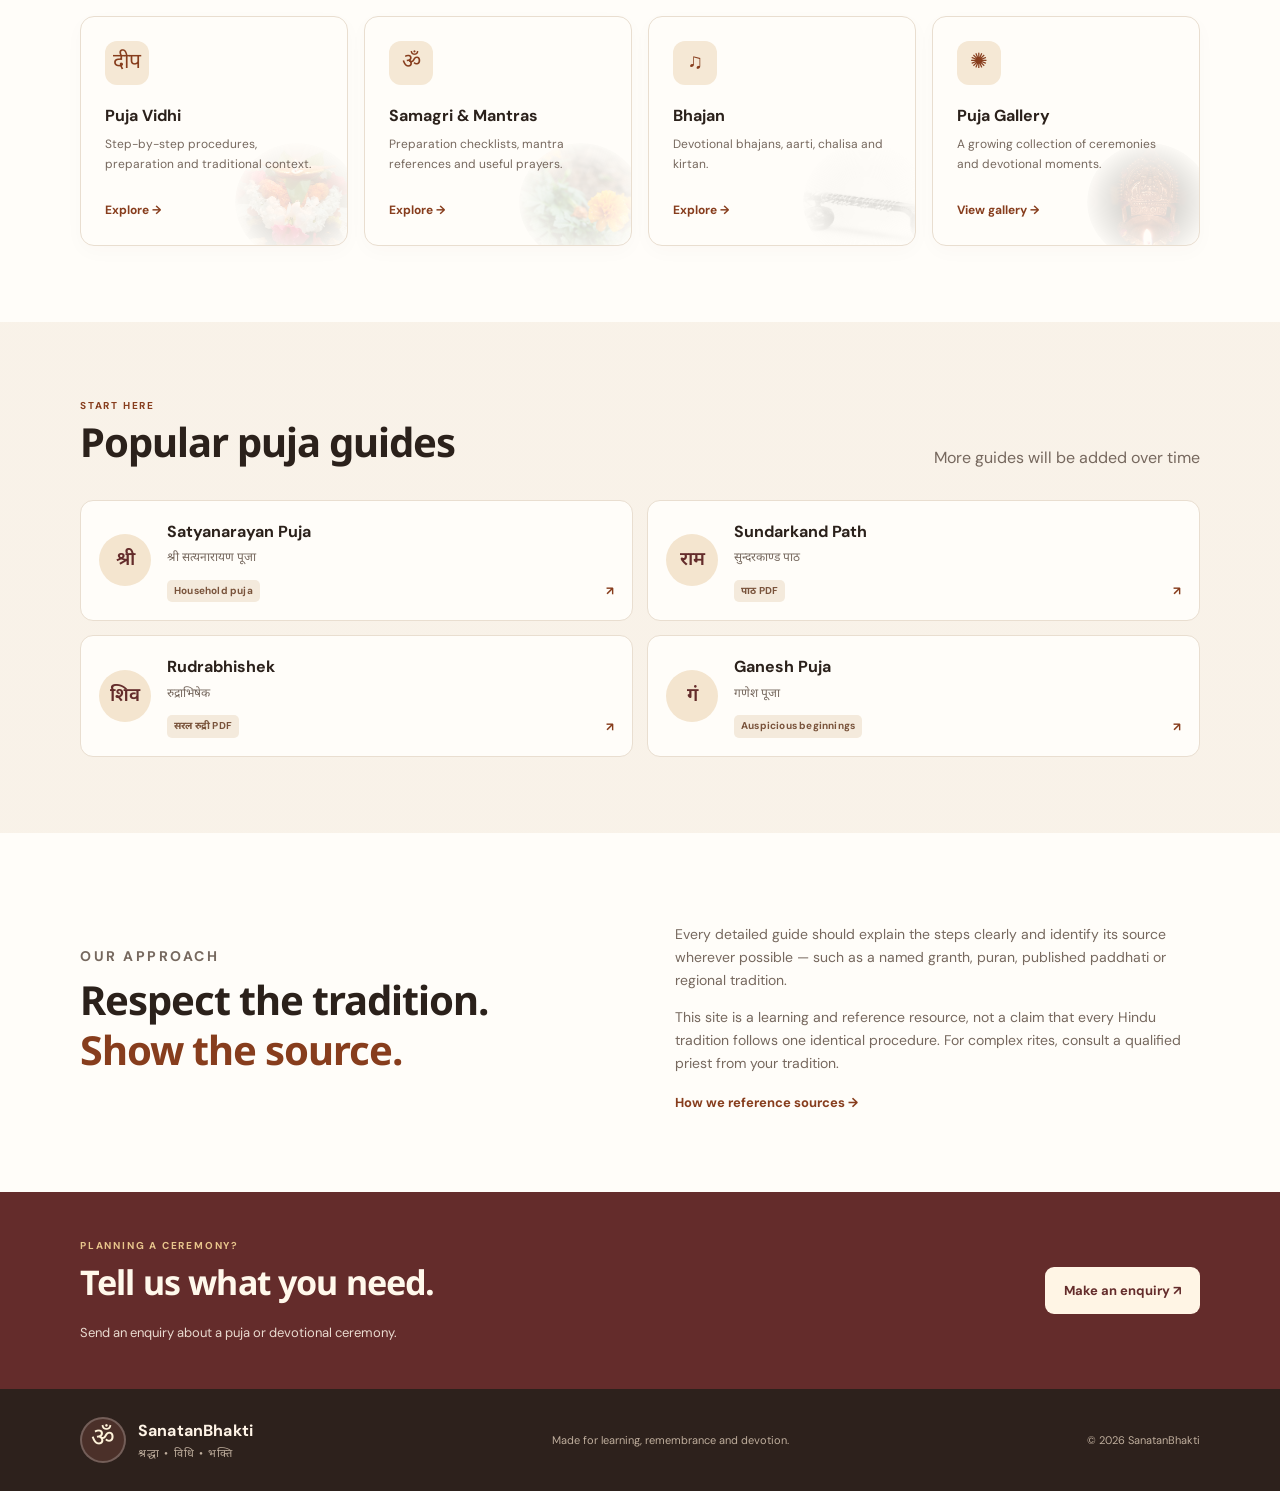
==== commit cffa8659: "Added Sunderkand" ====
--- a/index.html
+++ b/index.html
@@ -35,8 +35,8 @@
     <section class="section section-tint"><div class="container"><div class="section-heading"><div><p class="eyebrow">Start here</p><h2>Popular puja guides</h2></div><span class="muted">More guides will be added over time</span></div>
       <div class="puja-grid">
         <a class="puja-card" href="puja/satyanarayan-puja.html"><span class="puja-symbol">श्री</span><div><h3>Satyanarayan Puja</h3><p>श्री सत्यनारायण पूजा</p><span class="tag">Household puja</span></div><span class="card-arrow">↗</span></a>
-        <a class="puja-card" href="puja/index.html#sundarkand"><span class="puja-symbol">राम</span><div><h3>Sundarkand Path</h3><p>सुन्दरकाण्ड पाठ</p><span class="tag">Path & recitation</span></div><span class="card-arrow">↗</span></a>
-        <a class="puja-card" href="puja/rudrabhishek-puha.html"><span class="puja-symbol">शिव</span><div><h3>Rudrabhishek</h3><p>रुद्राभिषेक</p><span class="tag">सरल रुद्री PDF</span></div><span class="card-arrow">↗</span></a>
+        <a class="puja-card" href="puja/sunderkand.html"><span class="puja-symbol">राम</span><div><h3>Sundarkand Path</h3><p>सुन्दरकाण्ड पाठ</p><span class="tag">पाठ PDF</span></div><span class="card-arrow">↗</span></a>
+        <a class="puja-card" href="puja/rudrabhishek-puja.html"><span class="puja-symbol">शिव</span><div><h3>Rudrabhishek</h3><p>रुद्राभिषेक</p><span class="tag">सरल रुद्री PDF</span></div><span class="card-arrow">↗</span></a>
         <a class="puja-card" href="puja/index.html#ganesh"><span class="puja-symbol">गं</span><div><h3>Ganesh Puja</h3><p>गणेश पूजा</p><span class="tag">Auspicious beginnings</span></div><span class="card-arrow">↗</span></a>
       </div>
     </div></section>
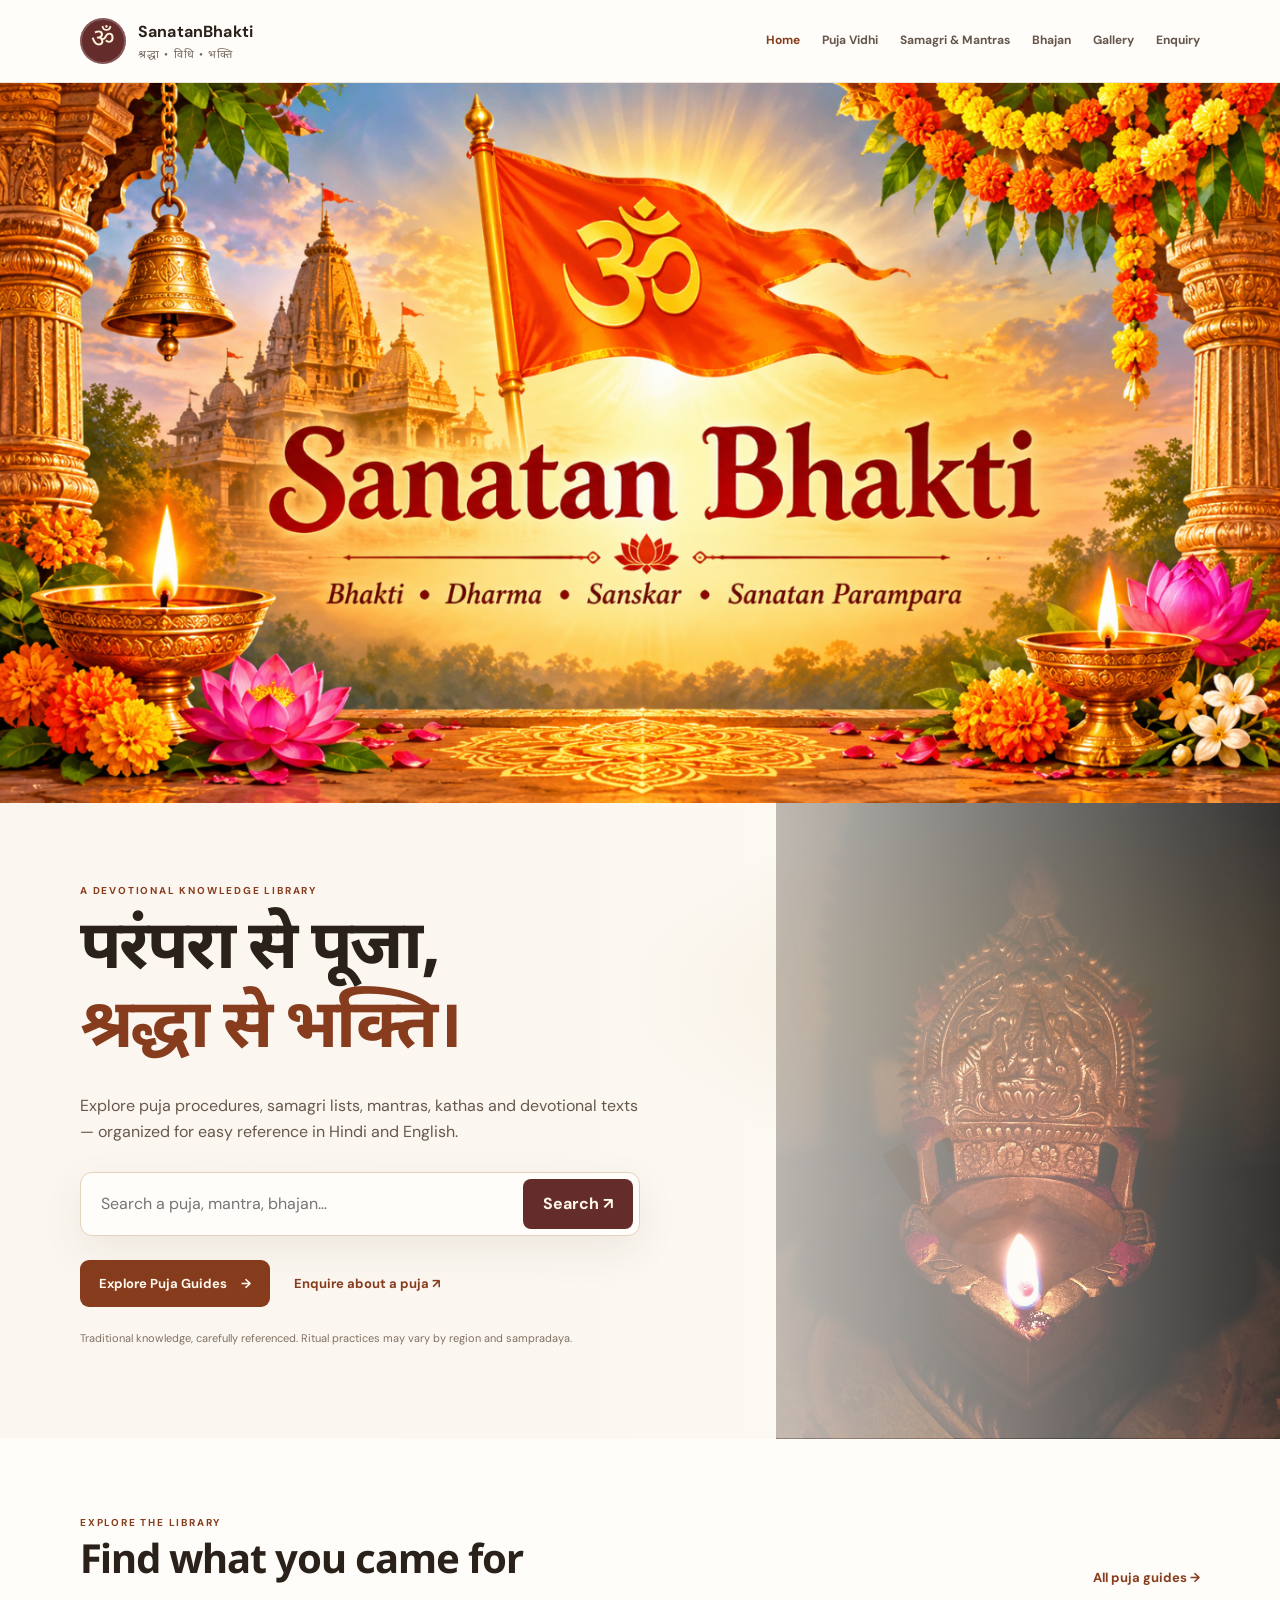
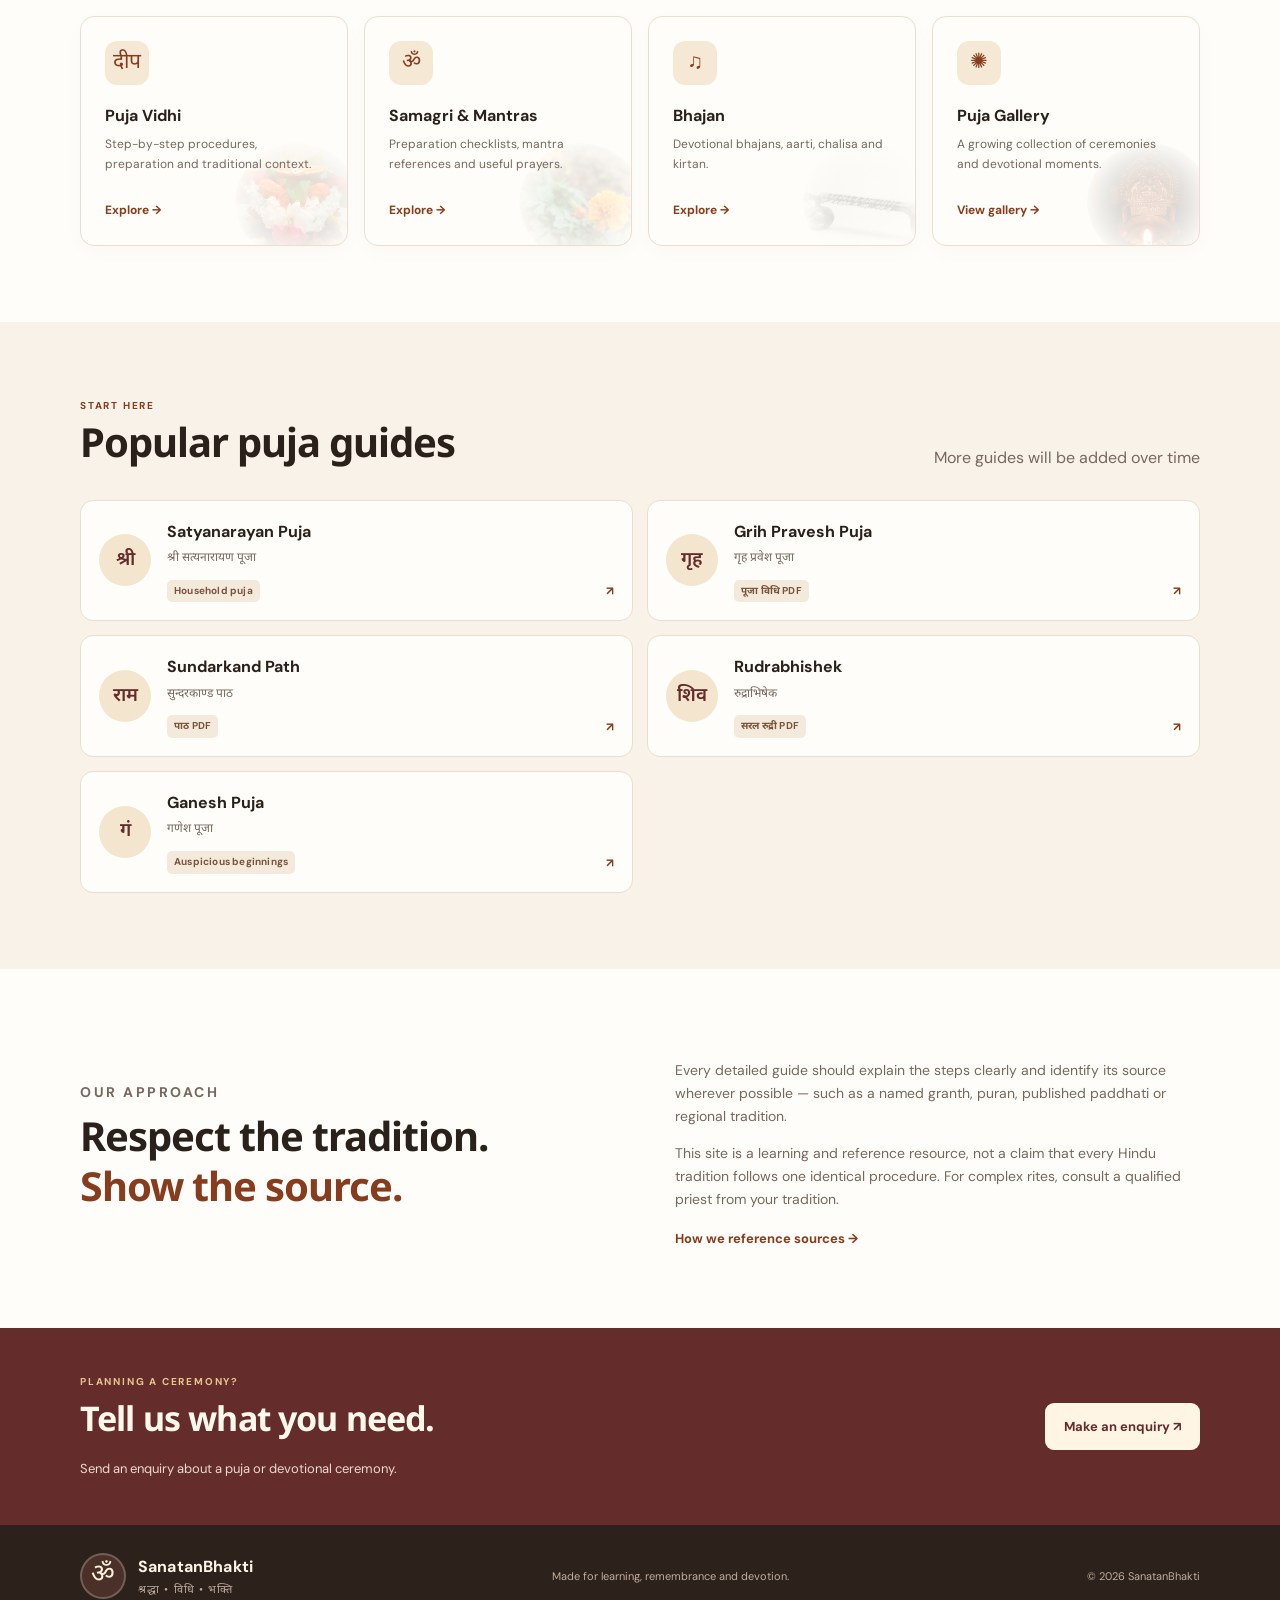
==== commit d2f9f701: "Added several page - grihpravesh and other info updates" ====
--- a/index.html
+++ b/index.html
@@ -35,6 +35,7 @@
     <section class="section section-tint"><div class="container"><div class="section-heading"><div><p class="eyebrow">Start here</p><h2>Popular puja guides</h2></div><span class="muted">More guides will be added over time</span></div>
       <div class="puja-grid">
         <a class="puja-card" href="puja/satyanarayan-puja.html"><span class="puja-symbol">श्री</span><div><h3>Satyanarayan Puja</h3><p>श्री सत्यनारायण पूजा</p><span class="tag">Household puja</span></div><span class="card-arrow">↗</span></a>
+        <a class="puja-card" href="puja/grihpraveshpuja.html"><span class="puja-symbol">गृह</span><div><h3>Grih Pravesh Puja</h3><p>गृह प्रवेश पूजा</p><span class="tag">पूजा विधि PDF</span></div><span class="card-arrow">↗</span></a>
         <a class="puja-card" href="puja/sunderkand.html"><span class="puja-symbol">राम</span><div><h3>Sundarkand Path</h3><p>सुन्दरकाण्ड पाठ</p><span class="tag">पाठ PDF</span></div><span class="card-arrow">↗</span></a>
         <a class="puja-card" href="puja/rudrabhishek-puja.html"><span class="puja-symbol">शिव</span><div><h3>Rudrabhishek</h3><p>रुद्राभिषेक</p><span class="tag">सरल रुद्री PDF</span></div><span class="card-arrow">↗</span></a>
         <a class="puja-card" href="puja/index.html#ganesh"><span class="puja-symbol">गं</span><div><h3>Ganesh Puja</h3><p>गणेश पूजा</p><span class="tag">Auspicious beginnings</span></div><span class="card-arrow">↗</span></a>
